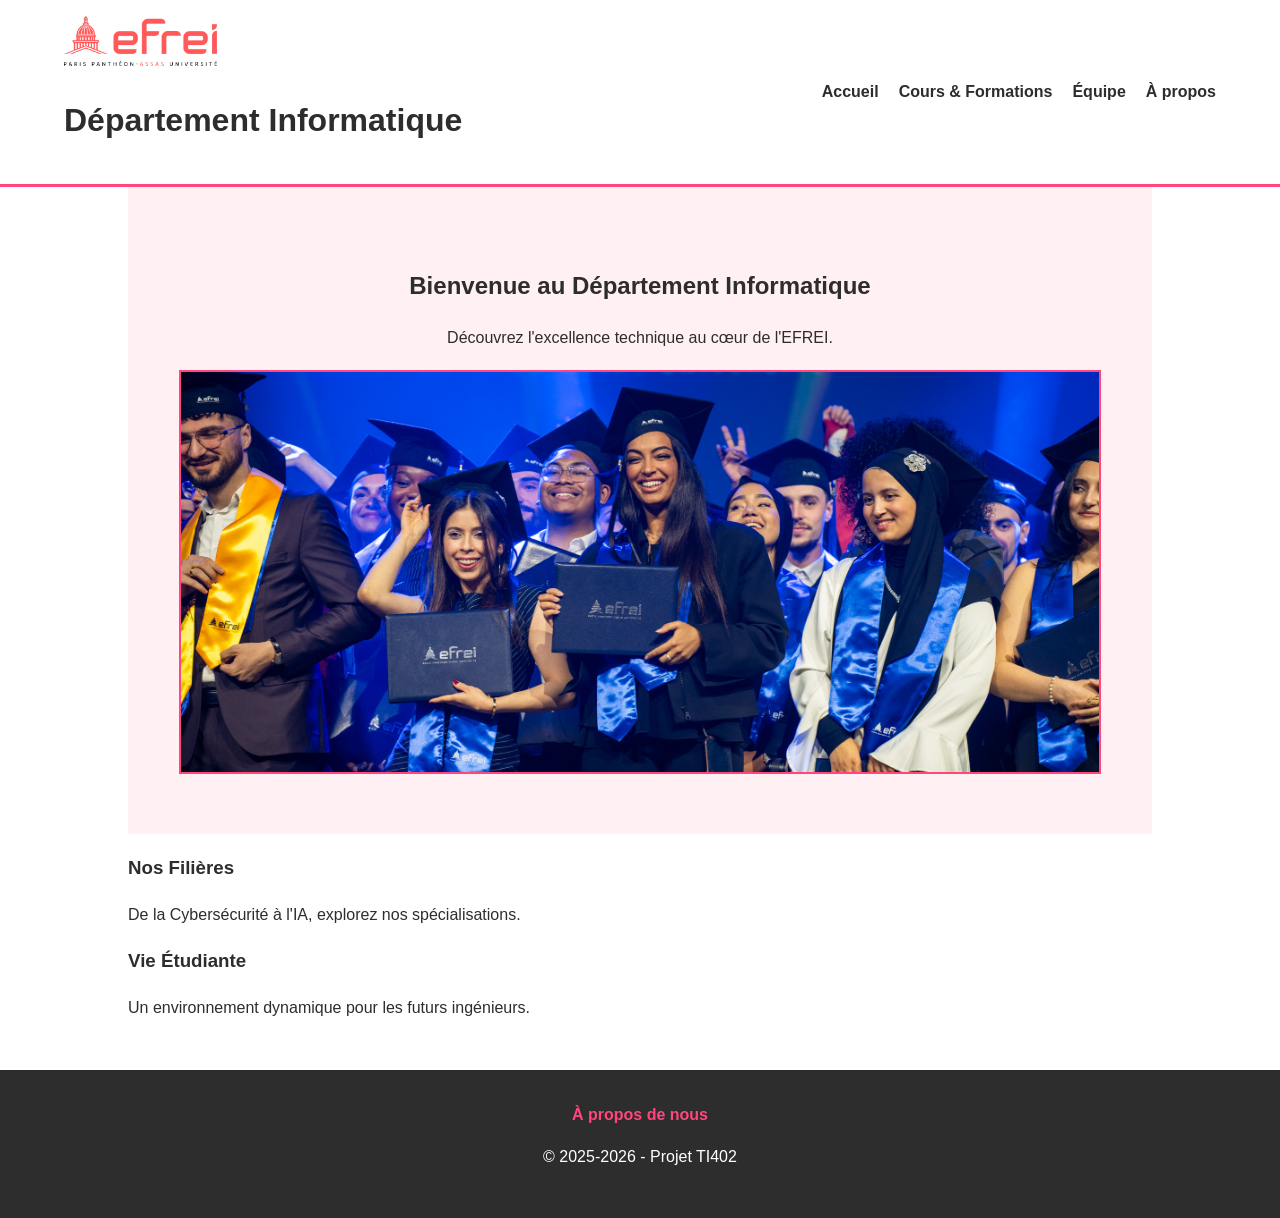
==== index.html @ fa123a3e "Projet partie 1" ====
<!DOCTYPE html>
<html lang="fr">
<head>
    <meta charset="UTF-8">
    <meta name="viewport" content="width=device-width, initial-scale=1.0">
    <title>Département Informatique - EFREI</title>
    <link rel="stylesheet" href="style.css">
</head>
<body>

    <header>
       <div class="logo-container">
        <img src="logo-rose.png" alt="Logo EFREI Rose" class="logo"> 
        <h1>Département Informatique</h1>
    </div>
        <nav>
            <ul>
                <li><a href="index.html">Accueil</a></li>
                <li><a href="formations.html">Cours & Formations</a></li> <li><a href="equipe.html">Équipe</a></li> <li><a href="propos.html">À propos</a></li>
            </ul>
        </nav>
    </header>

    <main>
        <section class="hero">
            <h2>Bienvenue au Département Informatique</h2>
            <p>Découvrez l'excellence technique au cœur de l'EFREI.</p>
            <div class="carousel-placeholder">
    <img src="photo-accueil.jpg" alt="Présentation du département" class="img-hero">
</div>
        </section>

        <section class="content-grid">
            <article>
                <h3>Nos Filières</h3>
                <p>De la Cybersécurité à l'IA, explorez nos spécialisations.</p>
            </article>
            <article>
                <h3>Vie Étudiante</h3>
                <p>Un environnement dynamique pour les futurs ingénieurs.</p>
            </article>
        </section>
    </main>

    <footer>
        <nav>
            <a href="propos.html">À propos de nous</a>
        </nav>
        <p>&copy; 2025-2026 - Projet TI402</p>
    </footer>

    <script src="script.js"></script> </body>
</html>
---- style.css ----
:root {
    --main-pink: #ff477e; /* Le rose demandé */
    --light-pink: #fff0f3;
    --dark-grey: #2d2d2d;
}

body {
    font-family: 'Segoe UI', Tahoma, Geneva, Verdana, sans-serif;
    margin: 0;
    line-height: 1.6;
    color: var(--dark-grey);
}

/* Header & Navigation (cite: 50, 52) */
header {
    background-color: white;
    border-bottom: 3px solid var(--main-pink);
    display: flex;
    justify-content: space-between;
    align-items: center;
    padding: 1rem 5%;
    position: sticky;
    top: 0;
    z-index: 1000;
}

.logo { height: 50px; 

    filter: hue-rotate(150deg) brightness(1.2);}

nav ul {
    list-style: none;
    display: flex;
    gap: 20px;
}

nav a {
    text-decoration: none;
    color: var(--dark-grey);
    font-weight: bold;
    transition: color 0.3s;
}

nav a:hover {
    color: var(--main-pink);
}

/* Sections (cite: 48) */
.hero {
    background-color: var(--light-pink);
    padding: 60px 5%;
    text-align: center;
}

main {
    padding: 0 10%; /* Aligne ton texte avec le logo et le menu (cite: 40, 79) */
    display: block;
}

.carousel-placeholder {
    height: 300px;
    background: #ddd;
    display: flex;
    align-items: center;
    justify-content: center;
    margin-top: 20px;
    border: 2px dashed var(--main-pink);
}

.carousel-placeholder {
    height: 400px; /* Tu peux ajuster la hauteur selon tes besoins */
    overflow: hidden; /* Coupe ce qui dépasse */
    border: 2px solid var(--main-pink); /* Optionnel : un contour rose solide */
}

.img-hero {
    width: 100%;
    height: 100%;
    object-fit: cover; /* L'image s'adapte sans être déformée */
}

/* Responsive Design (cite: 40, 124) */
@media (max-width: 768px) {
    header { flex-direction: column; }
    nav ul { padding: 0; }
}

/* Footer (cite: 53) */
footer {
    background: var(--dark-grey);
    color: white;
    text-align: center;
    padding: 2rem;
    margin-top: 50px;
}

footer a {
    color: var(--main-pink);
    text-decoration: none;
}
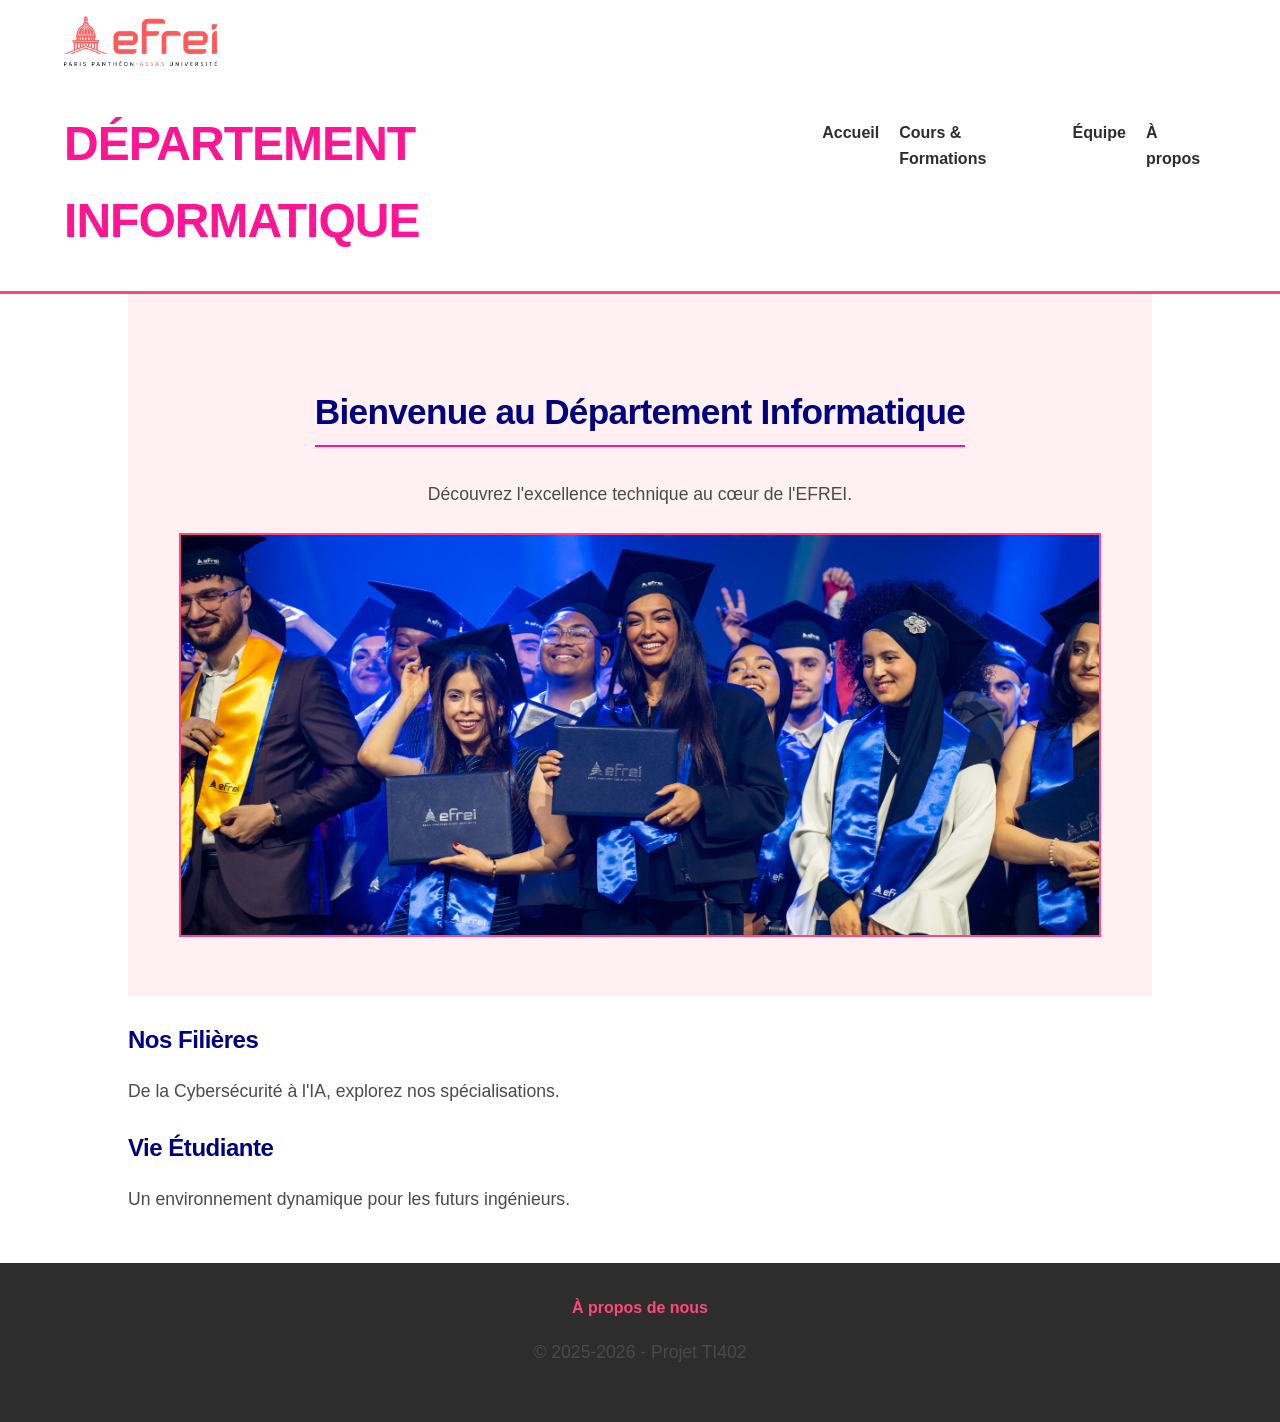
==== commit 58f5f081: "A propos" ====
--- a/index.html
+++ b/index.html
@@ -16,7 +16,7 @@
         <nav>
             <ul>
                 <li><a href="index.html">Accueil</a></li>
-                <li><a href="formations.html">Cours & Formations</a></li> <li><a href="equipe.html">Équipe</a></li> <li><a href="propos.html">À propos</a></li>
+                <li><a href="formations.html">Cours & Formations</a></li> <li><a href="equipe.html">Équipe</a></li> <li><a href="apropos.html">À propos</a></li>
             </ul>
         </nav>
     </header>
@@ -44,7 +44,7 @@
 
     <footer>
         <nav>
-            <a href="propos.html">À propos de nous</a>
+            <a href="apropos.html">À propos de nous</a>
         </nav>
         <p>&copy; 2025-2026 - Projet TI402</p>
     </footer>
--- a/style.css
+++ b/style.css
@@ -1,3 +1,63 @@
+/* 1. Importation d'une police plus moderne (optionnel mais conseillé) */
+@import url('https://fonts.googleapis.com/css2?family=Inter:wght@300;400;600;800&display=swap');
+
+body {
+    font-family: 'Inter', 'Segoe UI', Roboto, sans-serif;
+    color: #2d3436; /* Un gris très sombre, plus doux que le noir */
+    line-height: 1.7; /* Pour que ce soit super aéré */
+    -webkit-font-smoothing: antialiased;
+}
+
+/* 2. Style des Titres (H1, H2, H3) */
+h1, h2, h3 {
+    color: #000080; /* Bleu marine EFREI */
+    font-weight: 800; /* Très gras pour le style */
+    letter-spacing: -0.02em; /* Un peu serré pour le look pro */
+    margin-bottom: 1rem;
+}
+
+h1 { font-size: 3rem; text-transform: uppercase; color: #ff1493; }
+h2 { font-size: 2.2rem; border-bottom: 2px solid #ff1493; display: inline-block; padding-bottom: 5px; }
+h3 { font-size: 1.5rem; }
+
+/* 3. Style des Paragraphes (Tout le texte classique) */
+p {
+    font-size: 1.1rem;
+    font-weight: 400;
+    margin-bottom: 1.5rem;
+    color: #4a4a4a;
+}
+
+/* 4. Style des Liens et Menu */
+a {
+    font-weight: 600;
+    text-decoration: none;
+    transition: 0.3s;
+}
+
+.navbar ul li a {
+    font-size: 1rem;
+    text-transform: uppercase;
+    letter-spacing: 1px;
+    color: #000080;
+}
+
+.navbar ul li a:hover {
+    color: #ff1493;
+}
+
+/* 5. Le Footer cliquable (pour qu'il ressorte mieux) */
+.footer-content h3 {
+    color: #ff1493;
+    font-size: 1.8rem;
+}
+
+.footer-content p {
+    font-style: italic;
+    font-size: 1rem;
+    opacity: 0.8;
+}
+
 :root {
     --main-pink: #ff477e; /* Le rose demandé */
     --light-pink: #fff0f3;
@@ -99,3 +159,534 @@
     text-decoration: none;
 }
 
+/* Cours et formations */
+
+.bachelor-full-width {
+    width: 100%;
+    background: linear-gradient(to right, #fff0f5, #ffffff, #fff0f5);
+    
+    /* On met le contour noir tout autour ici */
+    border: 2px solid #000000; 
+    
+    padding: 40px 0;
+    margin-bottom: 40px;
+    transition: all 0.3s ease;
+    box-sizing: border-box; /* Très important pour que la bordure ne fasse pas déborder la page */
+}
+
+.bachelor-full-width:hover {
+    background: #ffe4e1;
+    border-color: #ff69b4; /* Le contour devient rose au survol pour le style */
+    cursor: pointer;
+}
+
+/* On s'assure que le contenu reste bien aligné au centre du rectangle */
+.bachelor-content {
+    max-width: 1200px;
+    margin: 0 auto;
+    display: flex;
+    align-items: center;
+    justify-content: space-around;
+    padding: 0 20px;
+}
+.bachelor-full-width {
+    width: 100%;
+    background: linear-gradient(to right, #fff0f5, #ffffff, #fff0f5);
+    /* On remplace les bordures claires par un contour noir net */
+    border-top: 2px solid #000000; 
+    border-bottom: 2px solid #000000;
+    padding: 40px 0;
+    margin-bottom: 40px;
+    transition: all 0.3s ease;
+}
+
+.bachelor-full-width:hover {
+    background: #ffe4e1; /* Un peu plus foncé au survol */
+    cursor: pointer;
+}
+
+/* LA CARTE BACHELOR AVEC CADRE BLEU MARINE */
+.card-bachelor-full {
+    width: 100%;
+    background: white;
+    border-radius: 20px;
+    padding: 30px;
+    margin-bottom: 30px;
+    display: flex;
+    align-items: center;
+    gap: 40px;
+    
+    /* CONTOUR BLEU MARINE */
+    border: 3px solid #000080; 
+    box-shadow: 0 10px 20px rgba(0, 0, 128, 0.1); /* Ombre bleutée légère */
+    
+    box-sizing: border-box;
+    transition: all 0.3s ease;
+}
+
+.card-bachelor-full:hover {
+    transform: translateY(-5px);
+    background-color: #f0f4ff; /* Très léger fond bleu au survol */
+}
+
+.card-bachelor-full h3 {
+    color: #000080; /* Titre en bleu marine aussi */
+    margin-top: 0;
+}
+
+/* BADGE BLEU POUR LE BACHELOR */
+.badge-blue {
+    display: inline-block;
+    margin-top: 15px;
+    padding: 5px 15px;
+    background-color: #000080;
+    color: white;
+    border-radius: 50px;
+    font-size: 0.8rem;
+    font-weight: bold;
+}
+
+/* LES CARTES MAJEURES RESTENT EN ROSE (Comme sur ton image) */
+.card-majeure {
+    background: white;
+    border-radius: 20px;
+    padding: 30px;
+    text-align: center;
+    border: 2px solid #ffc0cb; /* Cadre rose */
+    box-shadow: 0 10px 20px rgba(255, 182, 193, 0.2);
+    transition: all 0.3s ease;
+}/* Conteneur principal */
+.formations-grid {
+    display: grid;
+    grid-template-columns: repeat(auto-fit, minmax(250px, 1fr));
+    gap: 25px;
+    padding: 40px;
+    max-width: 1200px;
+    margin: 0 auto;
+}
+
+/* LA CARTE BACHELOR (Celle avec le cadre bleu marine) */
+.card-link-bachelor {
+    grid-column: 1 / -1; /* FORCE LA CARTE SUR TOUTE LA LARGEUR */
+    text-decoration: none;
+    color: inherit;
+}
+
+.card-bachelor-full {
+    background: white;
+    border-radius: 20px;
+    padding: 40px;
+    margin-bottom: 20px;
+    display: flex; /* Aligne l'icône et le texte horizontalement */
+    align-items: center;
+    justify-content: center; /* Centre le contenu horizontalement */
+    gap: 50px;
+    border: 3px solid #000080; /* Ton cadre bleu marine */
+    box-shadow: 0 10px 20px rgba(0, 0, 128, 0.1);
+    transition: all 0.3s ease;
+}
+
+.card-bachelor-full:hover {
+    transform: translateY(-5px);
+    background-color: #f8f9ff;
+}
+
+/* Centre le texte à l'intérieur pour un rendu plus propre */
+.card-text {
+    text-align: center;
+    max-width: 600px;
+}
+
+/* CARTES DES MAJEURES AVEC CONTOUR NOIR */
+.card-majeure {
+    background: white;
+    border-radius: 20px;
+    padding: 30px;
+    text-align: center;
+    box-shadow: 0 10px 20px rgba(0, 0, 0, 0.1); /* Ombre plus neutre */
+    /* On ajoute le contour noir ici aussi */
+    border: 2px solid #000000; 
+    transition: transform 0.3s ease, box-shadow 0.3s ease;
+}
+
+.card-majeure:hover {
+    transform: translateY(-10px);
+    /* Au survol, on peut faire briller le contour en rose pour garder ton thème */
+    border-color: #ff69b4; 
+    box-shadow: 0 15px 30px rgba(255, 105, 180, 0.3);
+}
+.bachelor-full-width {
+    width: 100%; /* Prend toute la largeur du navigateur */
+    background: linear-gradient(to right, #fff0f5, #ffffff, #fff0f5); /* Dégradé rose très léger */
+    border-top: 1px solid #ffe4e1;
+    border-bottom: 1px solid #ffe4e1;
+    padding: 40px 0;
+    margin-bottom: 40px;
+    transition: all 0.3s ease;
+}
+
+.bachelor-full-width:hover {
+    background: #fff0f5; /* Devient un peu plus rose au survol */
+    cursor: pointer;
+}
+
+/* Centre le contenu à l'intérieur du bandeau */
+.bachelor-content {
+    max-width: 1200px; /* Aligné avec ta grille en dessous */
+    margin: 0 auto;
+    display: flex;
+    align-items: center;
+    justify-content: space-around;
+    padding: 0 20px;
+}
+
+.card-text h3 {
+    color: #ff1493;
+    font-size: 2rem;
+    margin: 0;
+}
+
+.card-text p {
+    color: #666;
+    margin: 5px 0 0 0;
+}
+
+/* La grille reste centrée en dessous */
+.container-formations {
+    max-width: 1200px;
+    margin: 0 auto;
+    padding: 0 20px;
+}
+
+.formations-grid {
+    display: grid;
+    grid-template-columns: repeat(auto-fit, minmax(250px, 1fr));
+    gap: 25px;
+}
+.icon-section {
+    font-size: 3rem;
+}
+
+.text-section {
+    flex-grow: 1; /* Prend tout l'espace central disponible */
+    padding: 0 30px;
+    text-align: left;
+}
+
+.text-section h3 {
+    margin: 0;
+    color: #ff1493;
+}
+
+.text-section p {
+    margin: 5px 0 0 0;
+    color: #666;
+}
+
+/* On réutilise ton badge mais sans le margin-top */
+.badge-section .badge {
+    margin-top: 0; 
+}
+
+/* Pour que ça reste beau sur téléphone */
+@media (max-width: 768px) {
+    .card-bachelor-horizontal {
+        flex-direction: column;
+        text-align: center;
+        padding: 30px;
+    }
+    .text-section {
+        padding: 20px 0;
+        text-align: center;
+    }
+}
+
+/* On réutilise ton badge mais sans le margin-top */
+.badge-section .badge {
+    margin-top: 0; 
+}
+
+/* Pour que ça reste beau sur téléphone */
+@media (max-width: 768px) {
+    .card-bachelor-horizontal {
+        flex-direction: column;
+        text-align: center;
+        padding: 30px;
+    }
+    .text-section {
+        padding: 20px 0;
+        text-align: center;
+    }
+}
+
+.card-link {
+    text-decoration: none;
+    color: inherit; /* Garde la couleur du texte que tu as choisie */
+    display: block;
+}
+
+/* --- Le reste de ton code reste identique --- */
+.formations-hero {
+    text-align: center;
+    padding: 50px 20px;
+    background: linear-gradient(135deg, #fff0f5 0%, #ffffff 100%);
+    color: #ff69b4;
+}
+
+.formations-grid {
+    display: grid;
+    grid-template-columns: repeat(auto-fit, minmax(250px, 1fr));
+    gap: 25px;
+    padding: 40px;
+    max-width: 1200px;
+    margin: 0 auto;
+}
+
+.card-majeure {
+    background: white;
+    border-radius: 20px;
+    padding: 30px;
+    text-align: center;
+    box-shadow: 0 10px 20px rgba(255, 182, 193, 0.2);
+    border: 1px solid #ffe4e1;
+    transition: transform 0.3s ease, box-shadow 0.3s ease;
+}
+
+.card-majeure:hover {
+    transform: translateY(-10px);
+    box-shadow: 0 15px 30px rgba(255, 105, 180, 0.3);
+    border-color: #ff69b4;
+}
+
+.card-icon {
+    font-size: 3rem;
+    margin-bottom: 15px;
+}
+
+.card-majeure h3 {
+    color: #ff1493;
+    margin-bottom: 15px;
+}
+
+.card-majeure p {
+    color: #666;
+    font-size: 0.9rem;
+    line-height: 1.5;
+}
+
+.badge {
+    display: inline-block;
+    margin-top: 20px;
+    padding: 5px 15px;
+    background-color: #ffc0cb;
+    color: white;
+    border-radius: 50px;
+    font-size: 0.8rem;
+    font-weight: bold;
+}
+
+html {
+    scroll-behavior: smooth;
+}
+
+/* Ton reste du CSS pour le footer ne change pas */
+.footer-about {
+    background-color: #ffffff;
+    border-top: 2px solid #ff69b4; /* Ligne rose de séparation */
+    padding: 40px 20px;
+    margin-top: 60px;
+    text-align: center;
+}
+
+.footer-content {
+    max-width: 800px;
+    margin: 0 auto;
+}
+
+.footer-content h3 {
+    color: #ff1493;
+    margin-bottom: 15px;
+    font-size: 1.5rem;
+    font-weight: bold;
+}
+
+.footer-content p {
+    color: #555;
+    line-height: 1.6;
+    font-size: 0.95rem;
+}
+
+.copyright {
+    margin-top: 25px;
+    font-size: 0.8rem !important;
+    color: #999 !important;
+}
+
+/* Formations */
+/* bachelor */ 
+
+/* --- HEADER DU TITRE --- */
+.page-header {
+    text-align: center;
+    padding: 60px 20px;
+    background-color: #ffffff;
+}
+
+.page-header h1 {
+    color: #ff1493; /* Ton rose signature */
+    font-size: 3.5rem;
+    margin: 10px 0;
+    text-transform: uppercase;
+    letter-spacing: 2px;
+}
+
+.page-header p {
+    color: #000080; /* Bleu marine */
+    font-size: 1.2rem;
+    font-weight: 500;
+}
+
+.header-decoration {
+    width: 80px;
+    height: 4px;
+    background: #ff1493;
+    margin: 10px auto;
+    border-radius: 2px;
+}
+
+/* --- CARTES EN LARGEUR (HORIZONTAL) --- */
+.bachelor-list-horizontal {
+    max-width: 1100px;
+    margin: 0 auto 60px auto;
+    display: flex;
+    flex-direction: column;
+    gap: 20px;
+    padding: 0 20px;
+}
+
+.bachelor-row {
+    display: flex;
+    align-items: center;
+    background: white;
+    border: 2px solid #000080; /* Contour Bleu Marine */
+    border-radius: 15px;
+    padding: 25px 40px;
+    gap: 30px;
+    transition: all 0.3s ease;
+}
+
+.bachelor-row:hover {
+    transform: scale(1.02);
+    border-color: #ff1493; /* Devient rose au survol */
+    box-shadow: 0 10px 20px rgba(255, 20, 147, 0.1);
+}
+
+.row-icon {
+    font-size: 3rem;
+}
+
+.row-text {
+    flex: 1; /* Prend tout l'espace restant */
+}
+
+.row-text h3 {
+    color: #000080;
+    margin-bottom: 8px;
+    font-size: 1.6rem;
+}
+
+.row-text p {
+    color: #555;
+    margin: 0;
+    line-height: 1.4;
+}
+
+.row-badge {
+    background: #fff0f5;
+    color: #ff1493;
+    padding: 8px 15px;
+    border-radius: 50px;
+    font-weight: bold;
+    font-size: 0.8rem;
+    white-space: nowrap;
+    border: 1px solid #ffc0cb;
+}
+
+.bachelor-hero {
+    /* Un fond rose très léger vers le blanc pour donner de la profondeur */
+    background: linear-gradient(135deg, #fff0f5 0%, #ffffff 100%);
+    padding: 80px 20px;
+    text-align: center;
+    border-bottom: 2px solid #000080; /* Rappel du bleu marine en bas */
+}
+
+.hero-content {
+    max-width: 800px;
+    margin: 0 auto;
+}
+
+.bachelor-hero h1 {
+    color: #ff1493; /* Ton rose vif */
+    font-size: 3.2rem;
+    font-weight: 800;
+    margin-bottom: 20px;
+    text-transform: uppercase;
+    letter-spacing: -1px;
+}
+
+.hero-separator {
+    width: 60px;
+    height: 5px;
+    background-color: #000080; /* Petite barre bleu marine pour le style */
+    margin: 0 auto 25px auto;
+    border-radius: 10px;
+}
+
+.bachelor-hero p {
+    color: #000080; /* Texte en bleu marine pour la lisibilité */
+    font-size: 1.4rem;
+    font-weight: 500;
+    line-height: 1.4;
+    max-width: 600px;
+    margin: 0 auto;
+}
+/* cybersécurité */
+
+/* --- Ajustements pour le contenu textuel dense --- */
+
+.bachelor-wide-card {
+    display: flex;
+    align-items: flex-start; /* Aligne en haut pour les longs textes */
+    background: white;
+    border: 2px solid #000080;
+    border-radius: 12px; /* Un peu plus carré pour le côté sérieux */
+    padding: 35px 45px;
+    margin-bottom: 25px;
+    box-shadow: 0 4px 6px rgba(0,0,0,0.05);
+}
+
+.card-center h3 {
+    color: #000080;
+    font-size: 1.8rem;
+    margin-bottom: 15px;
+    font-weight: 700;
+}
+
+.card-center p {
+    color: #333;
+    line-height: 1.8; /* Augmente l'espace entre les lignes pour la lecture */
+    font-size: 1.05rem;
+    text-align: justify; /* Pour un rendu très "document pro" */
+}
+
+.mini-badge {
+    background: #ff1493;
+    color: white;
+    padding: 8px 18px;
+    border-radius: 4px; /* Carré pour le look pro */
+    font-size: 0.75rem;
+    text-transform: uppercase;
+    letter-spacing: 1px;
+    margin-left: 20px;
+}
+
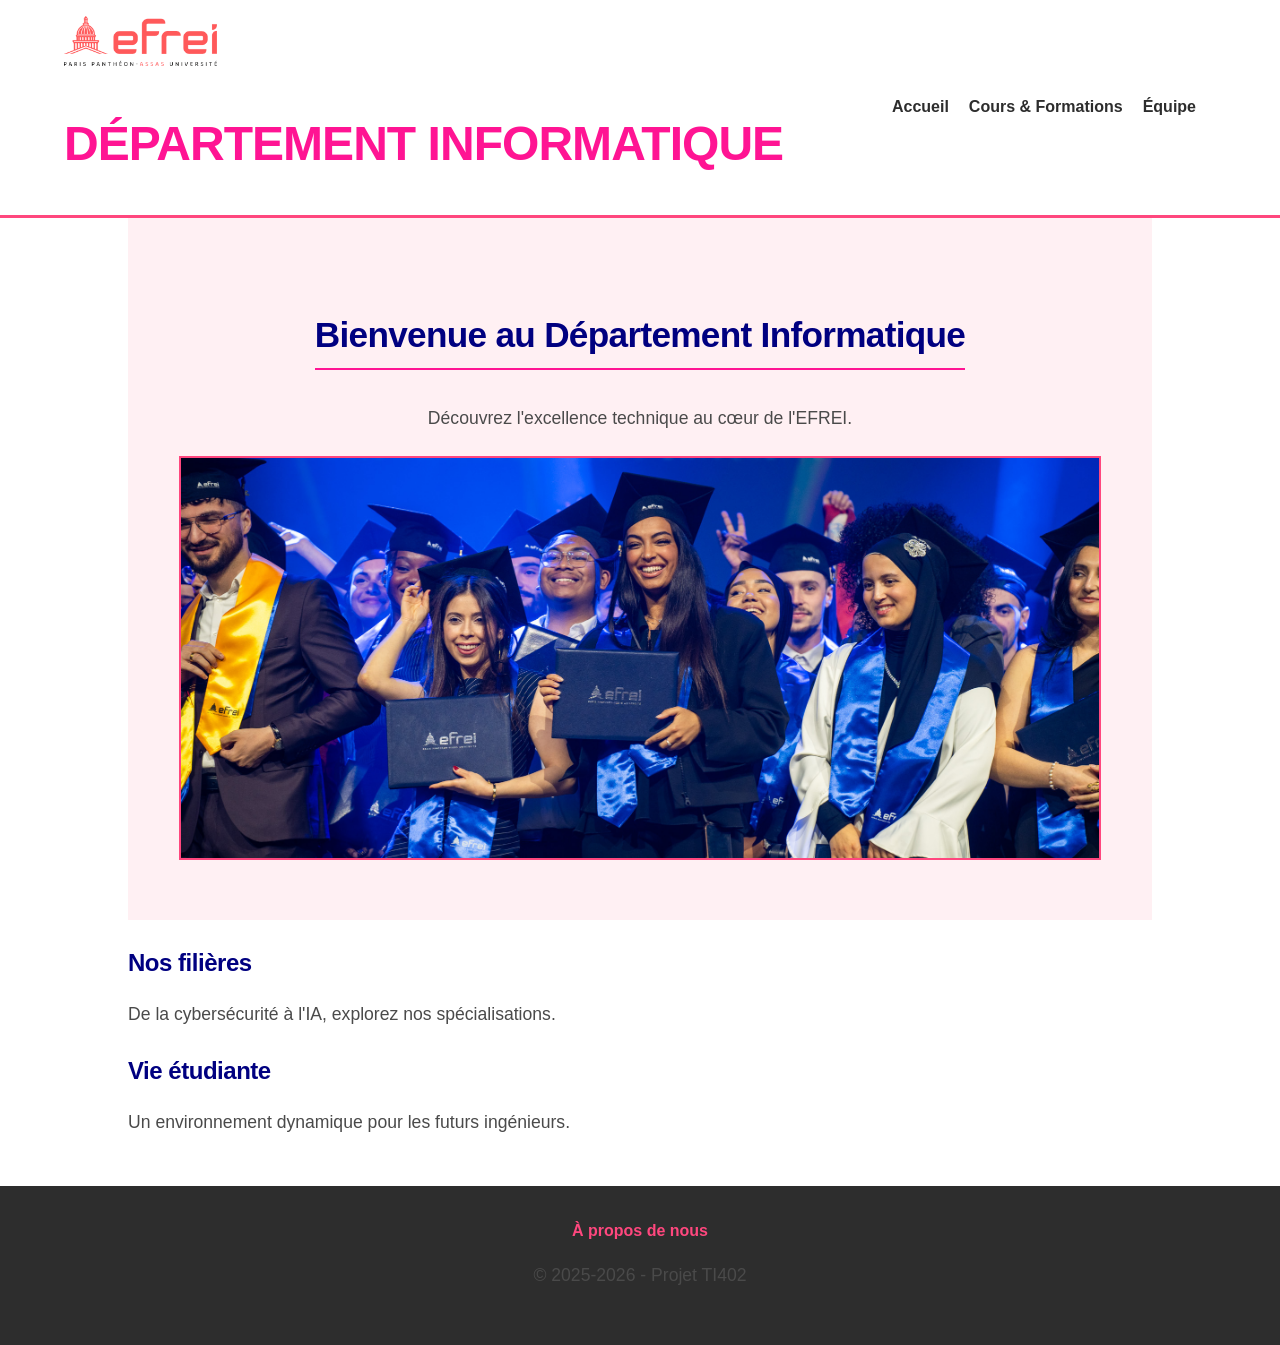
==== commit 1cff9ec3: "Modifications" ====
--- a/index.html
+++ b/index.html
@@ -16,7 +16,7 @@
         <nav>
             <ul>
                 <li><a href="index.html">Accueil</a></li>
-                <li><a href="formations.html">Cours & Formations</a></li> <li><a href="equipe.html">Équipe</a></li> <li><a href="apropos.html">À propos</a></li>
+                <li><a href="formations.html">Cours & Formations</a></li> <li><a href="equipe.html">Équipe</a></li> <li></li>
             </ul>
         </nav>
     </header>
@@ -32,11 +32,11 @@
 
         <section class="content-grid">
             <article>
-                <h3>Nos Filières</h3>
-                <p>De la Cybersécurité à l'IA, explorez nos spécialisations.</p>
+                <h3>Nos filières</h3>
+                <p>De la cybersécurité à l'IA, explorez nos spécialisations.</p>
             </article>
             <article>
-                <h3>Vie Étudiante</h3>
+                <h3>Vie étudiante</h3>
                 <p>Un environnement dynamique pour les futurs ingénieurs.</p>
             </article>
         </section>
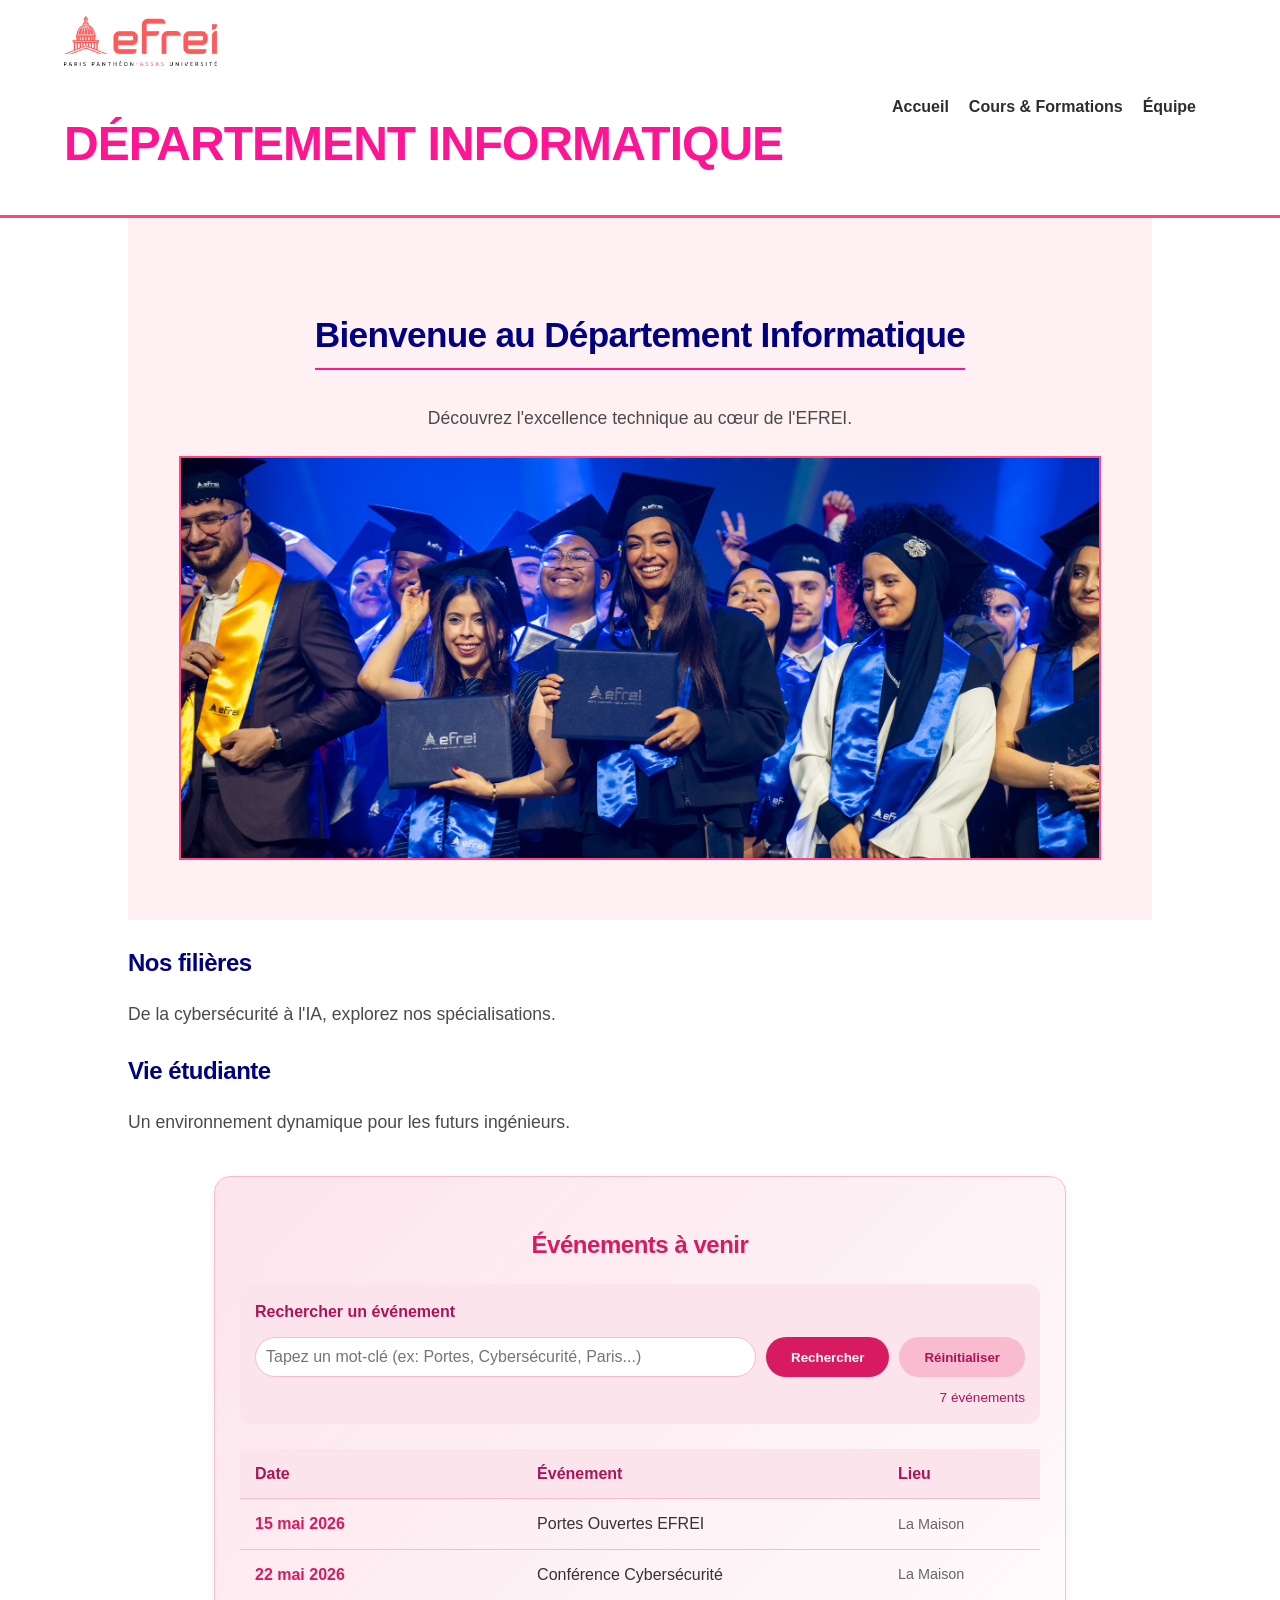
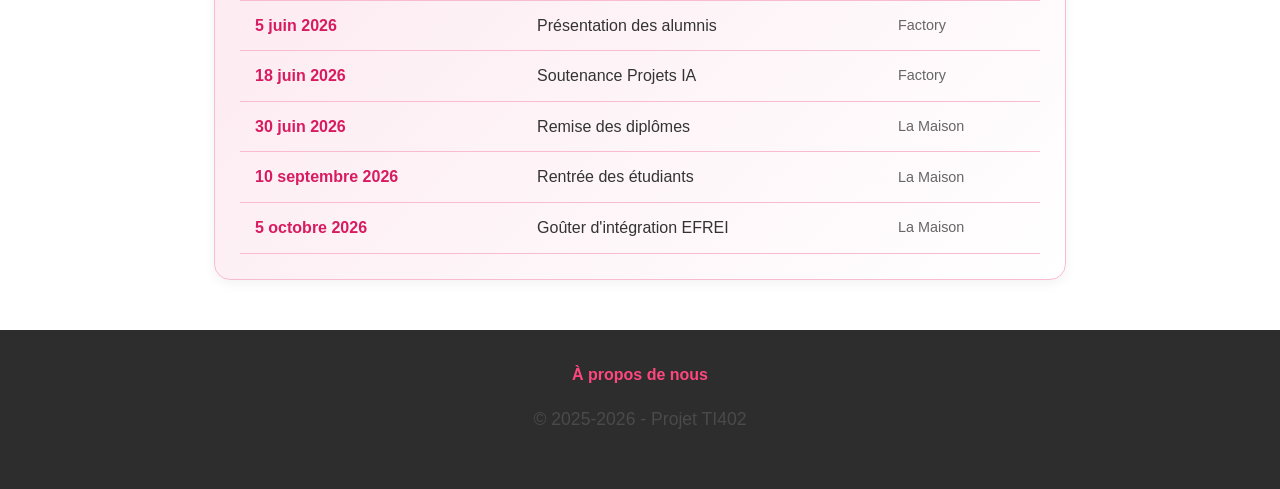
==== commit 2056c5c4: "Update index.html" ====
--- a/index.html
+++ b/index.html
@@ -5,6 +5,104 @@
     <meta name="viewport" content="width=device-width, initial-scale=1.0">
     <title>Département Informatique - EFREI</title>
     <link rel="stylesheet" href="style.css">
+    <style>
+        /* Style pour le planning ajouté */
+        .planning-section {
+            background: linear-gradient(135deg, #fce4ec, #ffffff);
+            border-radius: 16px;
+            padding: 25px;
+            margin: 40px auto;
+            max-width: 800px;
+            box-shadow: 0 4px 12px rgba(0,0,0,0.05);
+            border: 1px solid #f8bbd0;
+        }
+        .planning-section h3 {
+            color: #d81b60;
+            font-size: 1.5rem;
+            margin-bottom: 20px;
+            text-align: center;
+        }
+        /* Barre de recherche */
+        .search-container {
+            margin-bottom: 25px;
+            padding: 15px;
+            background: #fce4ec;
+            border-radius: 12px;
+        }
+        .search-container h4 {
+            color: #ad1457;
+            margin-bottom: 12px;
+            margin-top: 0;
+        }
+        .search-box {
+            display: flex;
+            gap: 10px;
+            flex-wrap: wrap;
+        }
+        .search-box input {
+            flex: 1;
+            padding: 10px;
+            border-radius: 25px;
+            border: 1px solid #f8bbd0;
+            font-family: inherit;
+            font-size: 1rem;
+        }
+        .search-box button {
+            background: #d81b60;
+            color: white;
+            border: none;
+            padding: 10px 25px;
+            border-radius: 25px;
+            cursor: pointer;
+            font-weight: bold;
+            transition: all 0.2s;
+        }
+        .search-box button:hover {
+            background: #ad1457;
+        }
+        .result-count {
+            margin-top: 10px;
+            font-size: 0.85rem;
+            color: #ad1457;
+            text-align: right;
+        }
+        .event-table {
+            width: 100%;
+            border-collapse: collapse;
+        }
+        .event-table th, .event-table td {
+            padding: 12px 15px;
+            text-align: left;
+            border-bottom: 1px solid #f8bbd0;
+        }
+        .event-table th {
+            background-color: #fce4ec;
+            color: #ad1457;
+            font-weight: 700;
+        }
+        .event-table tr:hover {
+            background-color: #fce4ec;
+        }
+        .event-date {
+            font-weight: 700;
+            color: #d81b60;
+        }
+        .event-name {
+            color: #333;
+        }
+        .event-Bâtiment {
+            color: #666;
+            font-size: 0.9rem;
+        }
+        .no-result {
+            text-align: center;
+            color: #999;
+            padding: 30px;
+        }
+        @media (max-width: 600px) {
+            .search-box input, .search-box button { flex: 100%; }
+        }
+    </style>
 </head>
 <body>
 
@@ -16,7 +114,9 @@
         <nav>
             <ul>
                 <li><a href="index.html">Accueil</a></li>
-                <li><a href="formations.html">Cours & Formations</a></li> <li><a href="equipe.html">Équipe</a></li> <li></li>
+                <li><a href="formations.html">Cours & Formations</a></li>
+                <li><a href="equipe.html">Équipe</a></li>
+                <li></li>
             </ul>
         </nav>
     </header>
@@ -26,8 +126,8 @@
             <h2>Bienvenue au Département Informatique</h2>
             <p>Découvrez l'excellence technique au cœur de l'EFREI.</p>
             <div class="carousel-placeholder">
-    <img src="photo-accueil.jpg" alt="Présentation du département" class="img-hero">
-</div>
+                <img src="photo-accueil.jpg" alt="Présentation du département" class="img-hero">
+            </div>
         </section>
 
         <section class="content-grid">
@@ -40,6 +140,36 @@
                 <p>Un environnement dynamique pour les futurs ingénieurs.</p>
             </article>
         </section>
+
+        <!-- SECTION PLANNING AVEC RECHERCHE -->
+        <section class="planning-section">
+            <h3> Événements à venir</h3>
+            
+            <!-- Barre de recherche -->
+            <div class="search-container">
+                <h4> Rechercher un événement</h4>
+                <div class="search-box">
+                    <input type="text" id="searchInput" placeholder="Tapez un mot-clé (ex: Portes, Cybersécurité, Paris...)">
+                    <button onclick="searchEvents()">Rechercher</button>
+                    <button onclick="resetSearch()" style="background:#f8bbd0; color:#ad1457;">Réinitialiser</button>
+                </div>
+                <div class="result-count" id="resultCount"></div>
+            </div>
+
+            <!-- Tableau des événements -->
+            <table class="event-table" id="eventTable">
+                <thead>
+                    <tr>
+                        <th>Date</th>
+                        <th>Événement</th>
+                        <th>Lieu</th>
+                    </tr>
+                </thead>
+                <tbody id="eventList">
+                    
+                </tbody>
+            </table>
+        </section>
     </main>
 
     <footer>
@@ -49,5 +179,90 @@
         <p>&copy; 2025-2026 - Projet TI402</p>
     </footer>
 
-    <script src="script.js"></script> </body>
+    <script>
+        // === PLANNING AVEC RECHERCHE ===
+        
+        // Liste des événements (fixe)
+        const allEvents = [
+            { id: 1, date: "2026-05-15", name: "Portes Ouvertes EFREI", Bâtiment: "La Maison" },
+            { id: 2, date: "2026-05-22", name: "Conférence Cybersécurité", Bâtiment: "La Maison" },
+            { id: 3, date: "2026-06-05", name: "Présentation des alumnis", Bâtiment: "Factory" },
+            { id: 4, date: "2026-06-18", name: "Soutenance Projets IA", Bâtiment: "Factory" },
+            { id: 5, date: "2026-06-30", name: "Remise des diplômes", Bâtiment: "La Maison" },
+            { id: 6, date: "2026-09-10", name: "Rentrée des étudiants", Bâtiment: "La Maison" },
+            { id: 7, date: "2026-10-05", name: "Goûter d'intégration EFREI", Bâtiment: "La Maison" }
+        ];
+
+        let currentEvents = [...allEvents];
+
+        // Fonction pour formater la date en français
+        function formatDate(dateStr) {
+            const d = new Date(dateStr);
+            return d.toLocaleDateString('fr-FR', { day: 'numeric', month: 'long', year: 'numeric' });
+        }
+
+        // Fonction pour afficher les événements
+        function displayEvents() {
+            const eventList = document.getElementById('eventList');
+            if (!eventList) return;
+            
+            // Trier par date (du plus proche au plus lointain)
+            const sorted = [...currentEvents].sort((a, b) => new Date(a.date) - new Date(b.date));
+            
+            const resultCount = document.getElementById('resultCount');
+            if (resultCount) {
+                const count = sorted.length;
+                resultCount.innerHTML = count === allEvents.length ? `${count} événements` : `${count} résultat(s) trouvé(s)`;
+            }
+            
+            if (sorted.length === 0) {
+                eventList.innerHTML = '<tr class="no-result"><td colspan="3">Aucun événement ne correspond à votre recherche.</td></tr>';
+                return;
+            }
+            
+            eventList.innerHTML = '';
+            sorted.forEach(event => {
+                const row = document.createElement('tr');
+                row.innerHTML = `
+                    <td class="event-date">${formatDate(event.date)}</td>
+                    <td class="event-name">${event.name}</td>
+                    <td class="event-Bâtiment"> ${event.Bâtiment}</td>
+                `;
+                eventList.appendChild(row);
+            });
+        }
+
+        // Fonction de recherche
+        function searchEvents() {
+            const searchTerm = document.getElementById('searchInput').value.toLowerCase().trim();
+            
+            if (searchTerm === '') {
+                currentEvents = [...allEvents];
+            } else {
+                currentEvents = allEvents.filter(event => 
+                    event.name.toLowerCase().includes(searchTerm) ||
+                    event.Bâtiment.toLowerCase().includes(searchTerm) ||
+                    formatDate(event.date).toLowerCase().includes(searchTerm)
+                );
+            }
+            displayEvents();
+        }
+
+        // Fonction pour réinitialiser la recherche
+        function resetSearch() {
+            document.getElementById('searchInput').value = '';
+            currentEvents = [...allEvents];
+            displayEvents();
+        }
+
+        // Recherche en temps réel (quand on tape)
+        document.getElementById('searchInput').addEventListener('keyup', function() {
+            searchEvents();
+        });
+
+        // Initialisation au chargement
+        displayEvents();
+    </script>
+
+</body>
 </html>
--- a/style.css
+++ b/style.css
@@ -1,18 +1,18 @@
-/* 1. Importation d'une police plus moderne (optionnel mais conseillé) */
+
 @import url('https://fonts.googleapis.com/css2?family=Inter:wght@300;400;600;800&display=swap');
 
 body {
     font-family: 'Inter', 'Segoe UI', Roboto, sans-serif;
-    color: #2d3436; /* Un gris très sombre, plus doux que le noir */
-    line-height: 1.7; /* Pour que ce soit super aéré */
+    color: #2d3436; 
+    line-height: 1.7; 
     -webkit-font-smoothing: antialiased;
 }
 
-/* 2. Style des Titres (H1, H2, H3) */
+/*  Style des Titres (H1, H2, H3) */
 h1, h2, h3 {
-    color: #000080; /* Bleu marine EFREI */
-    font-weight: 800; /* Très gras pour le style */
-    letter-spacing: -0.02em; /* Un peu serré pour le look pro */
+    color: #000080; 
+    font-weight: 800; 
+    letter-spacing: -0.02em; 
     margin-bottom: 1rem;
 }
 
@@ -20,7 +20,7 @@
 h2 { font-size: 2.2rem; border-bottom: 2px solid #ff1493; display: inline-block; padding-bottom: 5px; }
 h3 { font-size: 1.5rem; }
 
-/* 3. Style des Paragraphes (Tout le texte classique) */
+/* 3. Style des Paragraphes */
 p {
     font-size: 1.1rem;
     font-weight: 400;
@@ -46,7 +46,7 @@
     color: #ff1493;
 }
 
-/* 5. Le Footer cliquable (pour qu'il ressorte mieux) */
+/* 5. Le Footer cliquable */
 .footer-content h3 {
     color: #ff1493;
     font-size: 1.8rem;
@@ -59,7 +59,7 @@
 }
 
 :root {
-    --main-pink: #ff477e; /* Le rose demandé */
+    --main-pink: #ff477e; /* Le rose*/
     --light-pink: #fff0f3;
     --dark-grey: #2d2d2d;
 }
@@ -71,7 +71,7 @@
     color: var(--dark-grey);
 }
 
-/* Header & Navigation (cite: 50, 52) */
+/* Header & Navigation */
 header {
     background-color: white;
     border-bottom: 3px solid var(--main-pink);
@@ -105,7 +105,7 @@
     color: var(--main-pink);
 }
 
-/* Sections (cite: 48) */
+/* Sections */
 .hero {
     background-color: var(--light-pink);
     padding: 60px 5%;
@@ -113,7 +113,7 @@
 }
 
 main {
-    padding: 0 10%; /* Aligne ton texte avec le logo et le menu (cite: 40, 79) */
+    padding: 0 10%; 
     display: block;
 }
 
@@ -128,24 +128,24 @@
 }
 
 .carousel-placeholder {
-    height: 400px; /* Tu peux ajuster la hauteur selon tes besoins */
-    overflow: hidden; /* Coupe ce qui dépasse */
-    border: 2px solid var(--main-pink); /* Optionnel : un contour rose solide */
+    height: 400px; 
+    overflow: hidden; 
+    border: 2px solid var(--main-pink); 
 }
 
 .img-hero {
     width: 100%;
     height: 100%;
-    object-fit: cover; /* L'image s'adapte sans être déformée */
-}
-
-/* Responsive Design (cite: 40, 124) */
+    object-fit: cover; 
+}
+
+/* Responsive Design */
 @media (max-width: 768px) {
     header { flex-direction: column; }
     nav ul { padding: 0; }
 }
 
-/* Footer (cite: 53) */
+/* Footer */
 footer {
     background: var(--dark-grey);
     color: white;
@@ -171,12 +171,12 @@
     padding: 40px 0;
     margin-bottom: 40px;
     transition: all 0.3s ease;
-    box-sizing: border-box; /* Très important pour que la bordure ne fasse pas déborder la page */
+    box-sizing: border-box; 
 }
 
 .bachelor-full-width:hover {
     background: #ffe4e1;
-    border-color: #ff69b4; /* Le contour devient rose au survol pour le style */
+    border-color: #ff69b4; /* Le contour devient rose pour le style */
     cursor: pointer;
 }
 
@@ -201,7 +201,7 @@
 }
 
 .bachelor-full-width:hover {
-    background: #ffe4e1; /* Un peu plus foncé au survol */
+    background: #ffe4e1; /* Un peu plus foncé*/
     cursor: pointer;
 }
 
@@ -218,7 +218,7 @@
     
     /* CONTOUR BLEU MARINE */
     border: 3px solid #000080; 
-    box-shadow: 0 10px 20px rgba(0, 0, 128, 0.1); /* Ombre bleutée légère */
+    box-shadow: 0 10px 20px rgba(0, 0, 128, 0.1); 
     
     box-sizing: border-box;
     transition: all 0.3s ease;
@@ -226,7 +226,7 @@
 
 .card-bachelor-full:hover {
     transform: translateY(-5px);
-    background-color: #f0f4ff; /* Très léger fond bleu au survol */
+    background-color: #f0f4ff; /* Très léger fond bleu */
 }
 
 .card-bachelor-full h3 {
@@ -246,7 +246,7 @@
     font-weight: bold;
 }
 
-/* LES CARTES MAJEURES RESTENT EN ROSE (Comme sur ton image) */
+/* LES CARTES MAJEURES RESTENT EN ROSE*/
 .card-majeure {
     background: white;
     border-radius: 20px;
@@ -265,7 +265,7 @@
     margin: 0 auto;
 }
 
-/* LA CARTE BACHELOR (Celle avec le cadre bleu marine) */
+/* LA CARTE BACHELOR*/
 .card-link-bachelor {
     grid-column: 1 / -1; /* FORCE LA CARTE SUR TOUTE LA LARGEUR */
     text-decoration: none;
@@ -281,7 +281,7 @@
     align-items: center;
     justify-content: center; /* Centre le contenu horizontalement */
     gap: 50px;
-    border: 3px solid #000080; /* Ton cadre bleu marine */
+    border: 3px solid #000080; 
     box-shadow: 0 10px 20px rgba(0, 0, 128, 0.1);
     transition: all 0.3s ease;
 }
@@ -291,7 +291,7 @@
     background-color: #f8f9ff;
 }
 
-/* Centre le texte à l'intérieur pour un rendu plus propre */
+/* Centre le texte à l'intérieur*/
 .card-text {
     text-align: center;
     max-width: 600px;
@@ -311,7 +311,6 @@
 
 .card-majeure:hover {
     transform: translateY(-10px);
-    /* Au survol, on peut faire briller le contour en rose pour garder ton thème */
     border-color: #ff69b4; 
     box-shadow: 0 15px 30px rgba(255, 105, 180, 0.3);
 }
@@ -326,13 +325,13 @@
 }
 
 .bachelor-full-width:hover {
-    background: #fff0f5; /* Devient un peu plus rose au survol */
+    background: #fff0f5; /* Devient un peu plus rose */
     cursor: pointer;
 }
 
 /* Centre le contenu à l'intérieur du bandeau */
 .bachelor-content {
-    max-width: 1200px; /* Aligné avec ta grille en dessous */
+    max-width: 1200px; 
     margin: 0 auto;
     display: flex;
     align-items: center;
@@ -383,7 +382,7 @@
     color: #666;
 }
 
-/* On réutilise ton badge mais sans le margin-top */
+
 .badge-section .badge {
     margin-top: 0; 
 }
@@ -406,7 +405,6 @@
     margin-top: 0; 
 }
 
-/* Pour que ça reste beau sur téléphone */
 @media (max-width: 768px) {
     .card-bachelor-horizontal {
         flex-direction: column;
@@ -421,11 +419,11 @@
 
 .card-link {
     text-decoration: none;
-    color: inherit; /* Garde la couleur du texte que tu as choisie */
+    color: inherit; /* Garde la couleur du texte choisie */
     display: block;
 }
 
-/* --- Le reste de ton code reste identique --- */
+
 .formations-hero {
     text-align: center;
     padding: 50px 20px;
@@ -489,7 +487,6 @@
     scroll-behavior: smooth;
 }
 
-/* Ton reste du CSS pour le footer ne change pas */
 .footer-about {
     background-color: #ffffff;
     border-top: 2px solid #ff69b4; /* Ligne rose de séparation */
@@ -533,7 +530,7 @@
 }
 
 .page-header h1 {
-    color: #ff1493; /* Ton rose signature */
+    color: #ff1493; 
     font-size: 3.5rem;
     margin: 10px 0;
     text-transform: uppercase;
@@ -577,7 +574,7 @@
 
 .bachelor-row:hover {
     transform: scale(1.02);
-    border-color: #ff1493; /* Devient rose au survol */
+    border-color: #ff1493; /* Devient rose */
     box-shadow: 0 10px 20px rgba(255, 20, 147, 0.1);
 }
 
@@ -613,7 +610,6 @@
 }
 
 .bachelor-hero {
-    /* Un fond rose très léger vers le blanc pour donner de la profondeur */
     background: linear-gradient(135deg, #fff0f5 0%, #ffffff 100%);
     padding: 80px 20px;
     text-align: center;
@@ -626,7 +622,7 @@
 }
 
 .bachelor-hero h1 {
-    color: #ff1493; /* Ton rose vif */
+    color: #ff1493; /* rose vif */
     font-size: 3.2rem;
     font-weight: 800;
     margin-bottom: 20px;
@@ -637,7 +633,7 @@
 .hero-separator {
     width: 60px;
     height: 5px;
-    background-color: #000080; /* Petite barre bleu marine pour le style */
+    background-color: #000080; /* Petite barre bleu marine*/
     margin: 0 auto 25px auto;
     border-radius: 10px;
 }
@@ -659,7 +655,7 @@
     align-items: flex-start; /* Aligne en haut pour les longs textes */
     background: white;
     border: 2px solid #000080;
-    border-radius: 12px; /* Un peu plus carré pour le côté sérieux */
+    border-radius: 12px; 
     padding: 35px 45px;
     margin-bottom: 25px;
     box-shadow: 0 4px 6px rgba(0,0,0,0.05);
@@ -676,14 +672,14 @@
     color: #333;
     line-height: 1.8; /* Augmente l'espace entre les lignes pour la lecture */
     font-size: 1.05rem;
-    text-align: justify; /* Pour un rendu très "document pro" */
+    text-align: justify; 
 }
 
 .mini-badge {
     background: #ff1493;
     color: white;
     padding: 8px 18px;
-    border-radius: 4px; /* Carré pour le look pro */
+    border-radius: 4px; 
     font-size: 0.75rem;
     text-transform: uppercase;
     letter-spacing: 1px;
